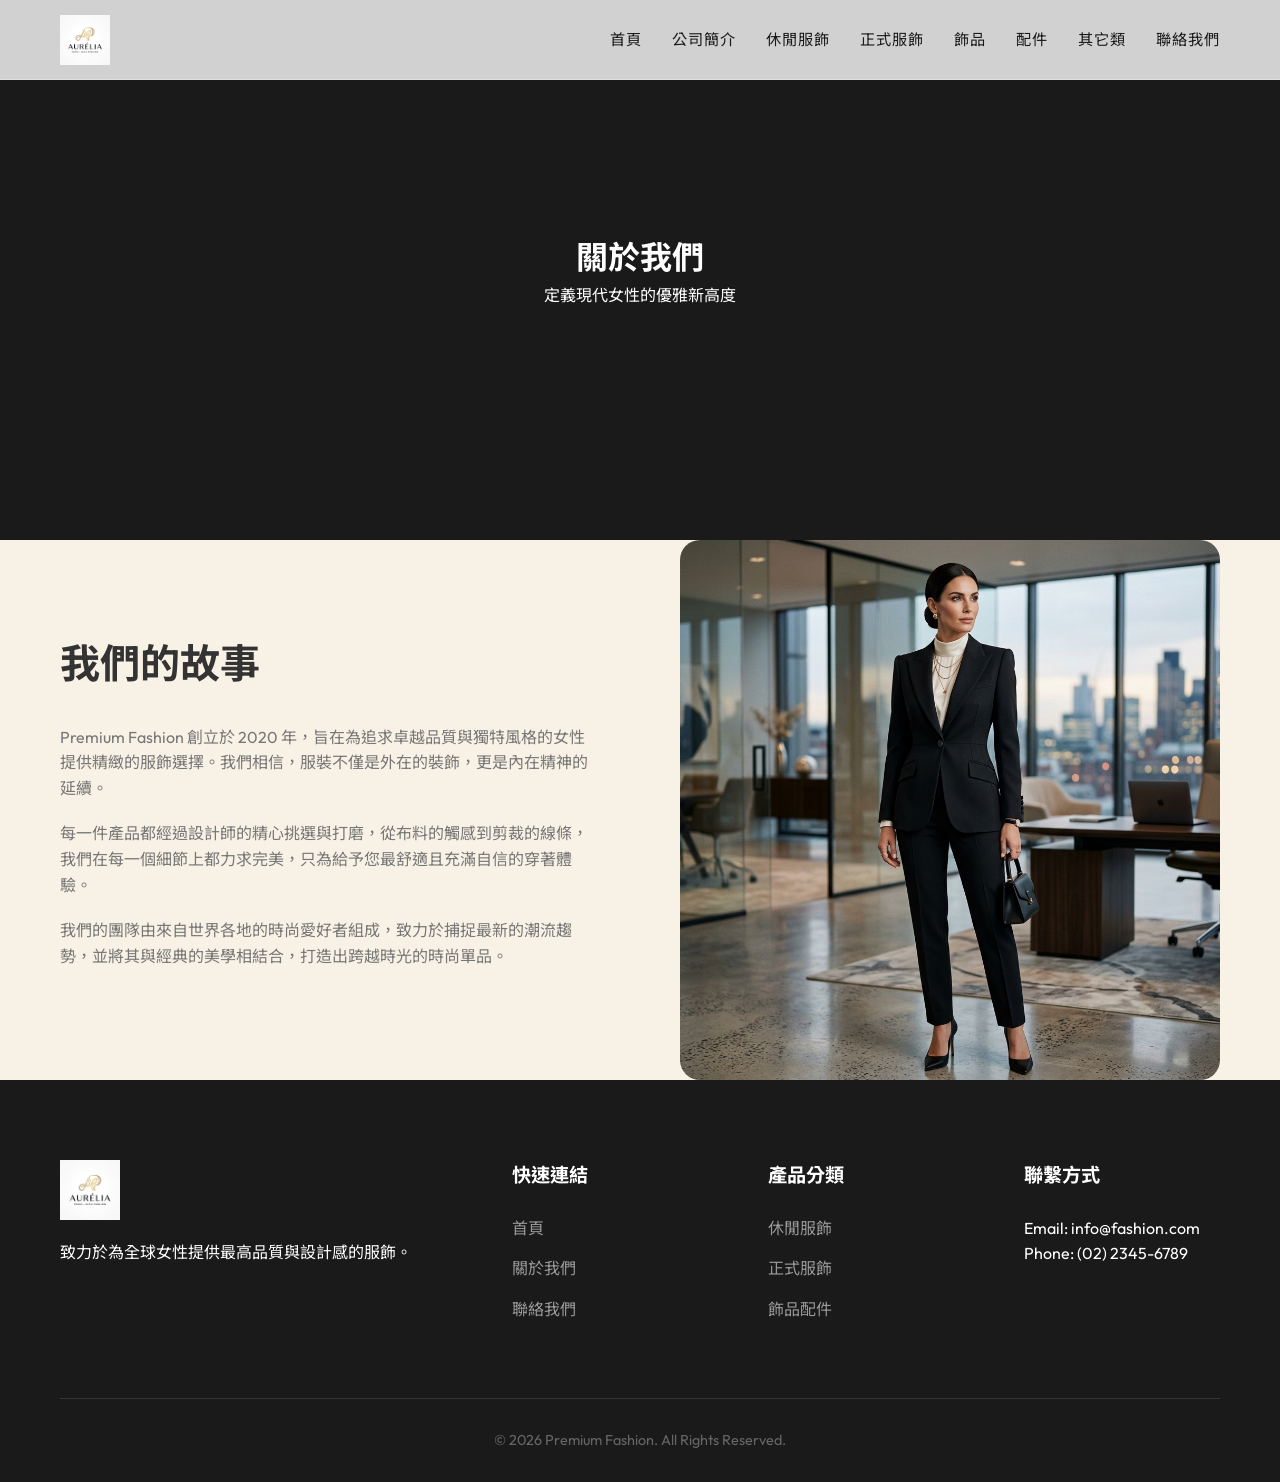
==== about.html @ 8366b66c "Add files via upload" ====
<!DOCTYPE html>
<html lang="zh-Hant">
<head>
    <meta charset="UTF-8">
    <meta name="viewport" content="width=device-width, initial-scale=1.0">
    <title>公司簡介 | Premium Fashion</title>
    <meta name="description" content="了解 Premium Fashion 的品牌故事與理念。">
    <link rel="stylesheet" href="css/style.css">
</head>
<body>
    <nav>
        <div class="container">
            <a href="index.html" class="logo">
                <img src="assets/images/logo.png" alt="Logo">
            </a>
            <ul class="nav-links">
                <li><a href="index.html">首頁</a></li>
                <li><a href="about.html">公司簡介</a></li>
                <li><a href="casual.html">休閒服飾</a></li>
                <li><a href="formal.html">正式服飾</a></li>
                <li><a href="jewelry.html">飾品</a></li>
                <li><a href="accessories.html">配件</a></li>
                <li><a href="others.html">其它類</a></li>
                <li><a href="contact.html">聯絡我們</a></li>
            </ul>
        </div>
    </nav>

    <header class="about-hero">
        <div class="hero-content">
            <h1>關於我們</h1>
            <p>定義現代女性的優雅新高度</p>
        </div>
    </header>

    <section class="container">
        <div class="about-content">
            <div class="about-text">
                <h2>我們的故事</h2>
                <p>Premium Fashion 創立於 2020 年，旨在為追求卓越品質與獨特風格的女性提供精緻的服飾選擇。我們相信，服裝不僅是外在的裝飾，更是內在精神的延續。</p>
                <p>每一件產品都經過設計師的精心挑選與打磨，從布料的觸感到剪裁的線條，我們在每一個細節上都力求完美，只為給予您最舒適且充滿自信的穿著體驗。</p>
                <p>我們的團隊由來自世界各地的時尚愛好者組成，致力於捕捉最新的潮流趨勢，並將其與經典的美學相結合，打造出跨越時光的時尚單品。</p>
            </div>
            <div class="about-image">
                <img src="assets/images/formal_2.png" alt="Our Studio" style="border-radius: 20px;">
            </div>
        </div>
    </section>

    <footer>
        <div class="container">
            <div class="footer-grid">
                <div class="footer-logo">
                    <img src="assets/images/logo.png" alt="Logo">
                    <p>致力於為全球女性提供最高品質與設計感的服飾。</p>
                </div>
                <div class="footer-links">
                    <h4>快速連結</h4>
                    <ul>
                        <li><a href="index.html">首頁</a></li>
                        <li><a href="about.html">關於我們</a></li>
                        <li><a href="contact.html">聯絡我們</a></li>
                    </ul>
                </div>
                <div class="footer-links">
                    <h4>產品分類</h4>
                    <ul>
                        <li><a href="casual.html">休閒服飾</a></li>
                        <li><a href="formal.html">正式服飾</a></li>
                        <li><a href="jewelry.html">飾品配件</a></li>
                    </ul>
                </div>
                <div class="footer-links">
                    <h4>聯繫方式</h4>
                    <p>Email: info@fashion.com</p>
                    <p>Phone: (02) 2345-6789</p>
                </div>
            </div>
            <div class="copyright">
                &copy; 2026 Premium Fashion. All Rights Reserved.
            </div>
        </div>
    </footer>

    <script src="js/data.js"></script>
    <script src="js/app.js"></script>
</body>
</html>
---- css/style.css ----
@import url('https://fonts.googleapis.com/css2?family=Outfit:wght@300;400;600;700&family=Noto+Sans+TC:wght@300;400;700&display=swap');

:root {
    --primary: #c9a050;
    --primary-dark: #a6823d;
    --secondary: #1a1a1a;
    --accent: #f8f1e5;
    --text: #333333;
    --text-light: #777777;
    --white: #ffffff;
    --glass: rgba(255, 255, 255, 0.8);
    --glass-border: rgba(255, 255, 255, 0.3);
    --shadow: 0 10px 30px rgba(0, 0, 0, 0.08);
    --transition: all 0.4s cubic-bezier(0.165, 0.84, 0.44, 1);
}

* {
    margin: 0;
    padding: 0;
    box-sizing: border-box;
}

body {
    font-family: 'Outfit', 'Noto Sans TC', sans-serif;
    color: var(--text);
    background-color: var(--accent);
    line-height: 1.6;
    overflow-x: hidden;
}

a {
    text-decoration: none;
    color: inherit;
    transition: var(--transition);
}

ul {
    list-style: none;
}

img {
    max-width: 100%;
    display: block;
}

/* --- Layout --- */
.container {
    max-width: 1200px;
    margin: 0 auto;
    padding: 0 20px;
}

section {
    padding: 100px 0;
}

/* --- Navigation --- */
nav {
    position: fixed;
    top: 0;
    left: 0;
    width: 100%;
    height: 80px;
    display: flex;
    align-items: center;
    background: var(--glass);
    backdrop-filter: blur(10px);
    z-index: 1000;
    border-bottom: 1px solid var(--glass-border);
    transition: var(--transition);
}

nav .container {
    display: flex;
    justify-content: space-between;
    align-items: center;
    width: 100%;
}

.logo img {
    height: 50px;
    width: auto;
}

.nav-links {
    display: flex;
    gap: 30px;
}

.nav-links a {
    font-weight: 400;
    font-size: 0.95rem;
    letter-spacing: 1px;
    color: var(--secondary);
    position: relative;
}

.nav-links a::after {
    content: '';
    position: absolute;
    bottom: -5px;
    left: 0;
    width: 0;
    height: 2px;
    background: var(--primary);
    transition: var(--transition);
}

.nav-links a:hover {
    color: var(--primary);
}

.nav-links a:hover::after {
    width: 100%;
}

/* --- Hero Section --- */
.hero {
    height: 100vh;
    background: linear-gradient(rgba(0,0,0,0.2), rgba(0,0,0,0.2)), url('../assets/images/casual_1.png');
    background-size: cover;
    background-position: center;
    display: flex;
    align-items: center;
    justify-content: center;
    text-align: center;
    color: var(--white);
}

.hero-content {
    max-width: 800px;
    opacity: 0;
    transform: translateY(30px);
    animation: fadeInUp 1s forwards 0.5s;
}

.hero h1 {
    font-size: 4rem;
    font-weight: 700;
    margin-bottom: 20px;
    letter-spacing: 2px;
}

.hero p {
    font-size: 1.2rem;
    margin-bottom: 40px;
    font-weight: 300;
}

.btn {
    display: inline-block;
    padding: 15px 40px;
    background: var(--primary);
    color: var(--white);
    font-weight: 600;
    border-radius: 50px;
    letter-spacing: 1px;
    box-shadow: 0 10px 20px rgba(201, 160, 80, 0.3);
}

.btn:hover {
    background: var(--primary-dark);
    transform: translateY(-3px);
    box-shadow: 0 15px 30px rgba(201, 160, 80, 0.4);
}

/* --- Section Headers --- */
.section-header {
    text-align: center;
    margin-bottom: 60px;
}

.section-header h2 {
    font-size: 2.5rem;
    margin-bottom: 15px;
    position: relative;
    display: inline-block;
}

.section-header h2::after {
    content: '';
    position: absolute;
    bottom: -10px;
    left: 50%;
    transform: translateX(-50%);
    width: 60px;
    height: 3px;
    background: var(--primary);
}

/* --- Product Grid --- */
.product-grid {
    display: grid;
    grid-template-columns: repeat(auto-fill, minmax(280px, 1fr));
    gap: 40px;
}

.product-card {
    background: var(--white);
    border-radius: 15px;
    overflow: hidden;
    box-shadow: var(--shadow);
    transition: var(--transition);
}

.product-card:hover {
    transform: translateY(-10px);
}

.product-image {
    height: 350px;
    overflow: hidden;
    position: relative;
}

.product-image img {
    width: 100%;
    height: 100%;
    object-fit: cover;
    transition: var(--transition);
}

.product-card:hover .product-image img {
    transform: scale(1.1);
}

.product-info {
    padding: 25px;
}

.product-category {
    font-size: 0.8rem;
    color: var(--primary);
    text-transform: uppercase;
    letter-spacing: 1px;
    margin-bottom: 10px;
}

.product-name {
    font-size: 1.2rem;
    font-weight: 600;
    margin-bottom: 10px;
}

.product-price {
    font-weight: 700;
    color: var(--secondary);
    font-size: 1.1rem;
}

/* --- Category Cards (Home) --- */
.category-grid {
    display: grid;
    grid-template-columns: repeat(2, 1fr);
    gap: 30px;
}

.category-card {
    height: 400px;
    border-radius: 20px;
    overflow: hidden;
    position: relative;
    display: flex;
    align-items: center;
    justify-content: center;
}

.category-card img {
    position: absolute;
    width: 100%;
    height: 100%;
    object-fit: cover;
    z-index: 1;
}

.category-overlay {
    position: relative;
    z-index: 2;
    background: rgba(0,0,0,0.3);
    width: 100%;
    height: 100%;
    display: flex;
    flex-direction: column;
    align-items: center;
    justify-content: center;
    color: var(--white);
    transition: var(--transition);
}

.category-card:hover .category-overlay {
    background: rgba(0,0,0,0.5);
}

.category-card h3 {
    font-size: 2.5rem;
    margin-bottom: 10px;
}

/* --- About Section --- */
.about-hero {
    height: 60vh;
    background: var(--secondary);
    color: var(--white);
    display: flex;
    align-items: center;
    justify-content: center;
    text-align: center;
}

.about-content {
    display: grid;
    grid-template-columns: 1fr 1fr;
    gap: 80px;
    align-items: center;
}

.about-text h2 {
    font-size: 2.5rem;
    margin-bottom: 30px;
}

.about-text p {
    margin-bottom: 20px;
    color: var(--text-light);
}

/* --- Contact Form --- */
.contact-container {
    display: grid;
    grid-template-columns: 1fr 1.5fr;
    gap: 60px;
    background: var(--white);
    padding: 60px;
    border-radius: 20px;
    box-shadow: var(--shadow);
}

.contact-info h3 {
    font-size: 1.8rem;
    margin-bottom: 30px;
}

.contact-item {
    margin-bottom: 25px;
    display: flex;
    gap: 15px;
}

.contact-form div {
    margin-bottom: 20px;
}

.contact-form label {
    display: block;
    margin-bottom: 8px;
    font-weight: 600;
}

.contact-form input, .contact-form textarea {
    width: 100%;
    padding: 15px;
    border: 1px solid #ddd;
    border-radius: 10px;
    font-family: inherit;
}

/* --- Product Detail --- */
.product-detail-container {
    display: grid;
    grid-template-columns: 1fr 1fr;
    gap: 60px;
    padding-top: 150px;
}

.detail-image img {
    border-radius: 20px;
    box-shadow: var(--shadow);
}

.detail-info h1 {
    font-size: 3rem;
    margin-bottom: 20px;
}

.detail-price {
    font-size: 2rem;
    color: var(--primary);
    font-weight: 700;
    margin-bottom: 30px;
}

.detail-desc {
    font-size: 1.1rem;
    color: var(--text-light);
    margin-bottom: 40px;
}

/* --- Footer --- */
footer {
    background: var(--secondary);
    color: var(--white);
    padding: 80px 0 30px;
}

.footer-grid {
    display: grid;
    grid-template-columns: 2fr 1fr 1fr 1fr;
    gap: 60px;
    margin-bottom: 60px;
}

.footer-logo img {
    height: 60px;
    margin-bottom: 20px;
}

.footer-links h4 {
    margin-bottom: 25px;
    font-size: 1.2rem;
}

.footer-links li {
    margin-bottom: 15px;
}

.footer-links a {
    color: #999;
}

.footer-links a:hover {
    color: var(--primary);
}

.copyright {
    text-align: center;
    padding-top: 30px;
    border-top: 1px solid #333;
    color: #666;
    font-size: 0.9rem;
}

/* --- Animations --- */
@keyframes fadeInUp {
    from {
        opacity: 0;
        transform: translateY(30px);
    }
    to {
        opacity: 1;
        transform: translateY(0);
    }
}

/* --- Responsive --- */
@media (max-width: 992px) {
    .about-content, .contact-container, .product-detail-container, .footer-grid {
        grid-template-columns: 1fr;
    }
    .hero h1 {
        font-size: 3rem;
    }
}

@media (max-width: 768px) {
    .nav-links {
        display: none; /* Mobile menu needed but keeping it simple for now */
    }
    .category-grid {
        grid-template-columns: 1fr;
    }
}
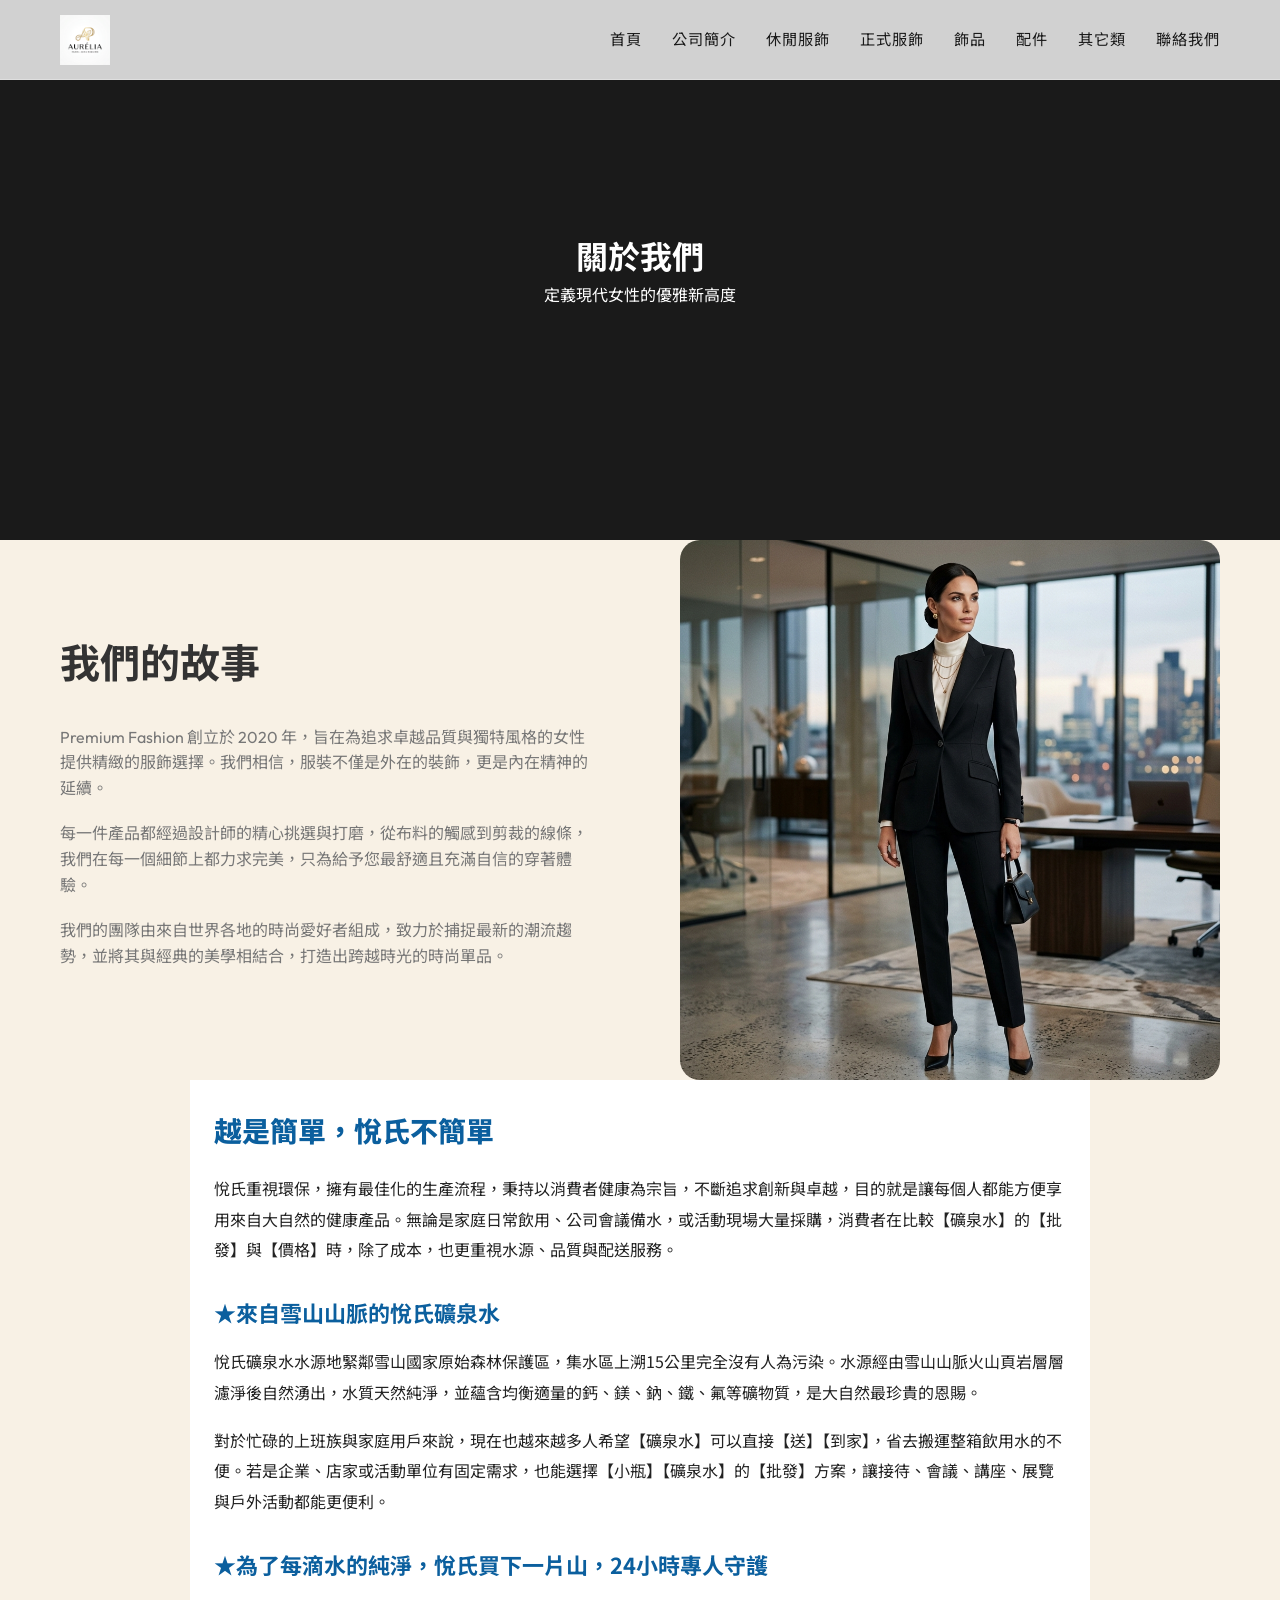
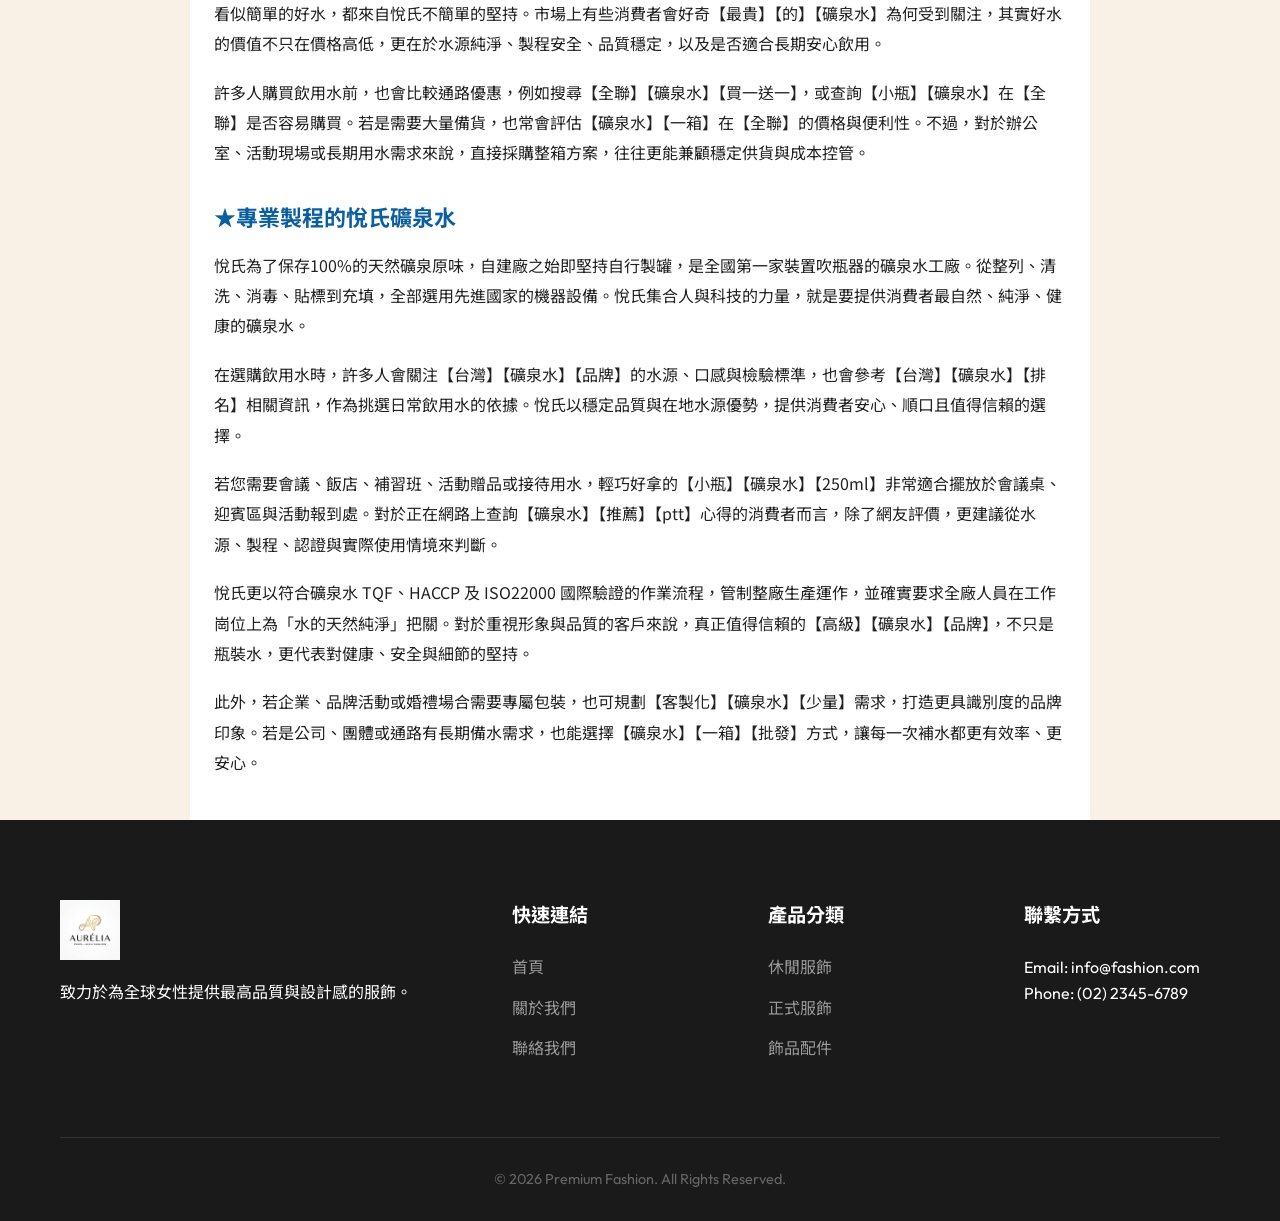
==== commit c054667c: "Add files via upload" ====
--- a/about.html
+++ b/about.html
@@ -46,7 +46,65 @@
             </div>
         </div>
     </section>
+<div style="font-family:'Noto Sans TC','Microsoft JhengHei',Arial,sans-serif; line-height:1.9; color:#222; font-size:16px; max-width:900px; margin:0 auto; padding:24px; background:#fff;">
 
+  <h2 style="font-size:28px; color:#0b5f9e; margin:0 0 16px 0; font-weight:800;">
+    越是簡單，悅氏不簡單
+  </h2>
+
+  <p style="margin:0 0 18px 0;">
+    悅氏重視環保，擁有最佳化的生產流程，秉持以消費者健康為宗旨，不斷追求創新與卓越，目的就是讓每個人都能方便享用來自大自然的健康產品。無論是家庭日常飲用、公司會議備水，或活動現場大量採購，消費者在比較【礦泉水】的【批發】與【價格】時，除了成本，也更重視水源、品質與配送服務。
+  </p>
+
+  <h3 style="font-size:22px; color:#0b5f9e; margin:28px 0 12px 0; font-weight:700;">
+    ★來自雪山山脈的悅氏礦泉水
+  </h3>
+
+  <p style="margin:0 0 18px 0;">
+    悅氏礦泉水水源地緊鄰雪山國家原始森林保護區，集水區上溯15公里完全沒有人為污染。水源經由雪山山脈火山頁岩層層濾淨後自然湧出，水質天然純淨，並蘊含均衡適量的鈣、鎂、鈉、鐵、氟等礦物質，是大自然最珍貴的恩賜。
+  </p>
+
+  <p style="margin:0 0 18px 0;">
+    對於忙碌的上班族與家庭用戶來說，現在也越來越多人希望【礦泉水】可以直接【送】【到家】，省去搬運整箱飲用水的不便。若是企業、店家或活動單位有固定需求，也能選擇【小瓶】【礦泉水】的【批發】方案，讓接待、會議、講座、展覽與戶外活動都能更便利。
+  </p>
+
+  <h3 style="font-size:22px; color:#0b5f9e; margin:28px 0 12px 0; font-weight:700;">
+    ★為了每滴水的純淨，悅氏買下一片山，24小時專人守護
+  </h3>
+
+  <p style="margin:0 0 18px 0;">
+    看似簡單的好水，都來自悅氏不簡單的堅持。市場上有些消費者會好奇【最貴】【的】【礦泉水】為何受到關注，其實好水的價值不只在價格高低，更在於水源純淨、製程安全、品質穩定，以及是否適合長期安心飲用。
+  </p>
+
+  <p style="margin:0 0 18px 0;">
+    許多人購買飲用水前，也會比較通路優惠，例如搜尋【全聯】【礦泉水】【買一送一】，或查詢【小瓶】【礦泉水】在【全聯】是否容易購買。若是需要大量備貨，也常會評估【礦泉水】【一箱】在【全聯】的價格與便利性。不過，對於辦公室、活動現場或長期用水需求來說，直接採購整箱方案，往往更能兼顧穩定供貨與成本控管。
+  </p>
+
+  <h3 style="font-size:22px; color:#0b5f9e; margin:28px 0 12px 0; font-weight:700;">
+    ★專業製程的悅氏礦泉水
+  </h3>
+
+  <p style="margin:0 0 18px 0;">
+    悅氏為了保存100%的天然礦泉原味，自建廠之始即堅持自行製罐，是全國第一家裝置吹瓶器的礦泉水工廠。從整列、清洗、消毒、貼標到充填，全部選用先進國家的機器設備。悅氏集合人與科技的力量，就是要提供消費者最自然、純淨、健康的礦泉水。
+  </p>
+
+  <p style="margin:0 0 18px 0;">
+    在選購飲用水時，許多人會關注【台灣】【礦泉水】【品牌】的水源、口感與檢驗標準，也會參考【台灣】【礦泉水】【排名】相關資訊，作為挑選日常飲用水的依據。悅氏以穩定品質與在地水源優勢，提供消費者安心、順口且值得信賴的選擇。
+  </p>
+
+  <p style="margin:0 0 18px 0;">
+    若您需要會議、飯店、補習班、活動贈品或接待用水，輕巧好拿的【小瓶】【礦泉水】【250ml】非常適合擺放於會議桌、迎賓區與活動報到處。對於正在網路上查詢【礦泉水】【推薦】【ptt】心得的消費者而言，除了網友評價，更建議從水源、製程、認證與實際使用情境來判斷。
+  </p>
+
+  <p style="margin:0 0 18px 0;">
+    悅氏更以符合礦泉水 TQF、HACCP 及 ISO22000 國際驗證的作業流程，管制整廠生產運作，並確實要求全廠人員在工作崗位上為「水的天然純淨」把關。對於重視形象與品質的客戶來說，真正值得信賴的【高級】【礦泉水】【品牌】，不只是瓶裝水，更代表對健康、安全與細節的堅持。
+  </p>
+
+  <p style="margin:0 0 18px 0;">
+    此外，若企業、品牌活動或婚禮場合需要專屬包裝，也可規劃【客製化】【礦泉水】【少量】需求，打造更具識別度的品牌印象。若是公司、團體或通路有長期備水需求，也能選擇【礦泉水】【一箱】【批發】方式，讓每一次補水都更有效率、更安心。
+  </p>
+
+</div>
     <footer>
         <div class="container">
             <div class="footer-grid">
